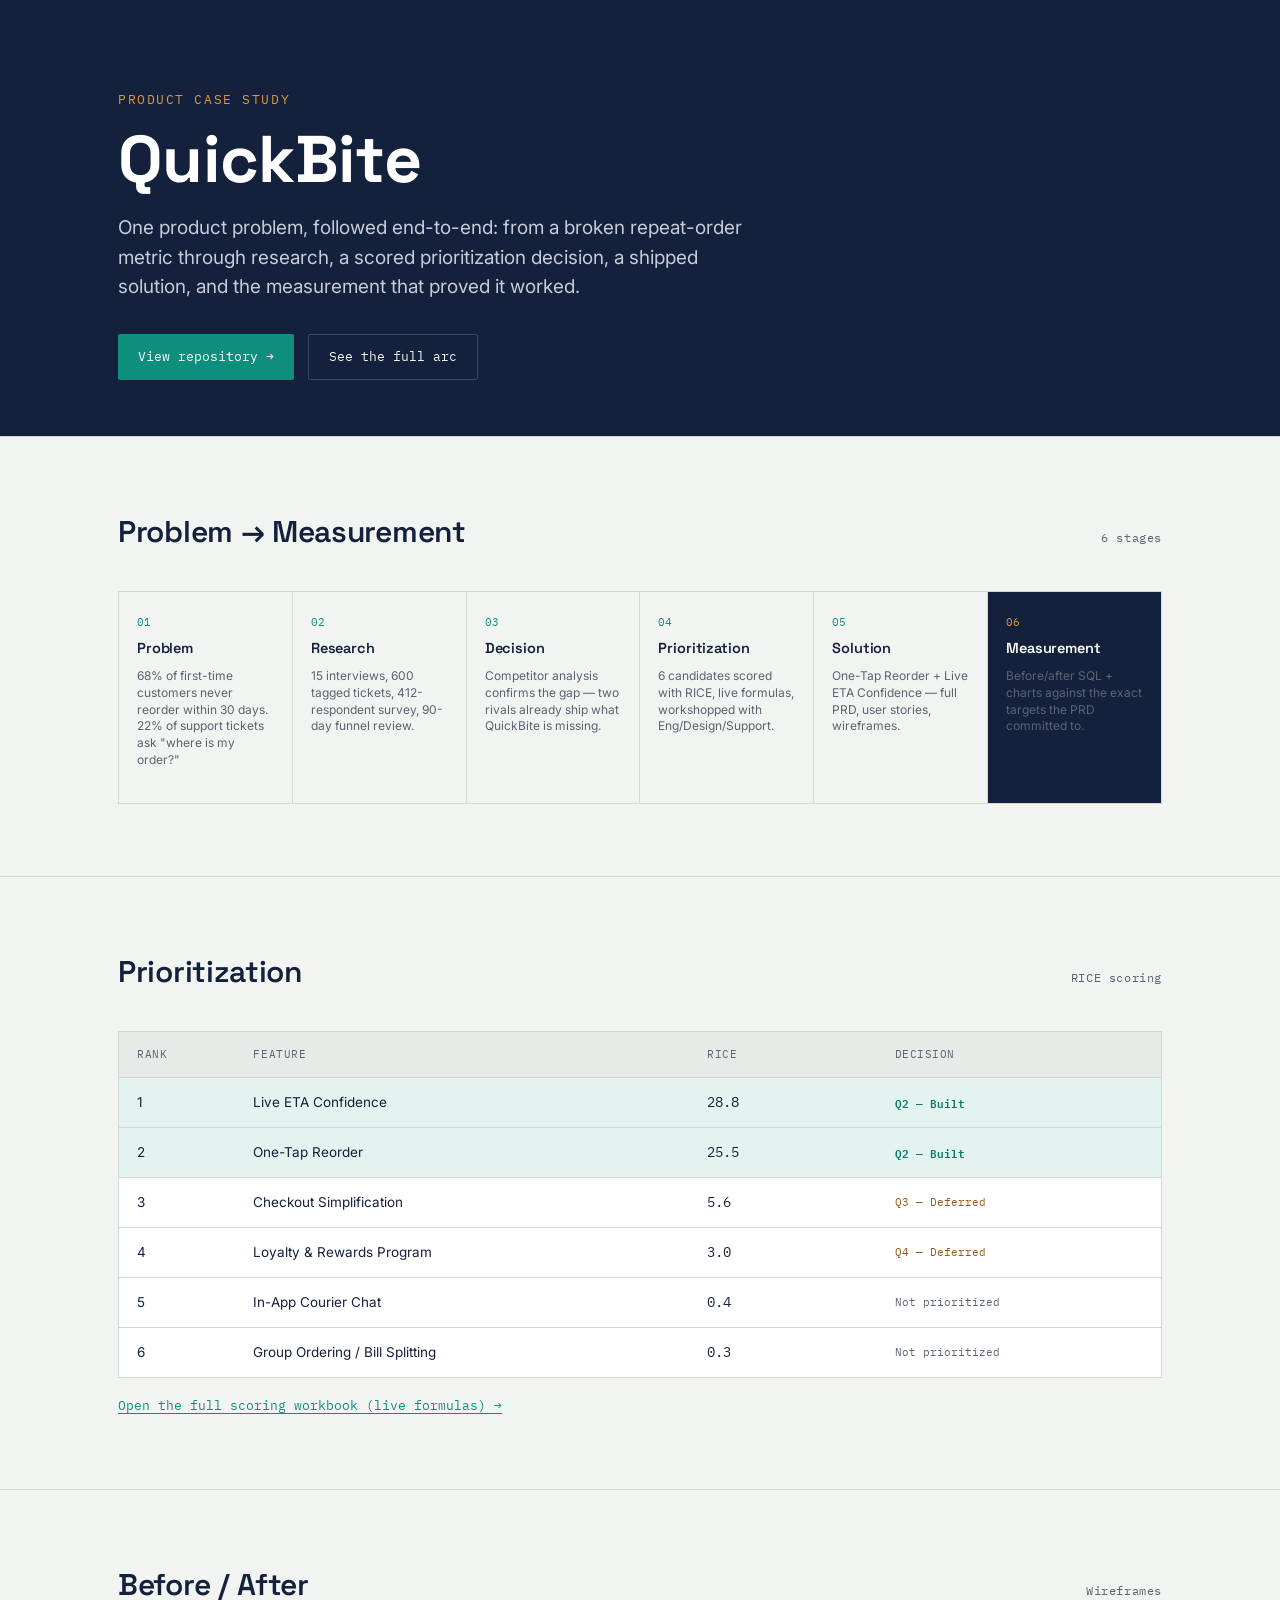
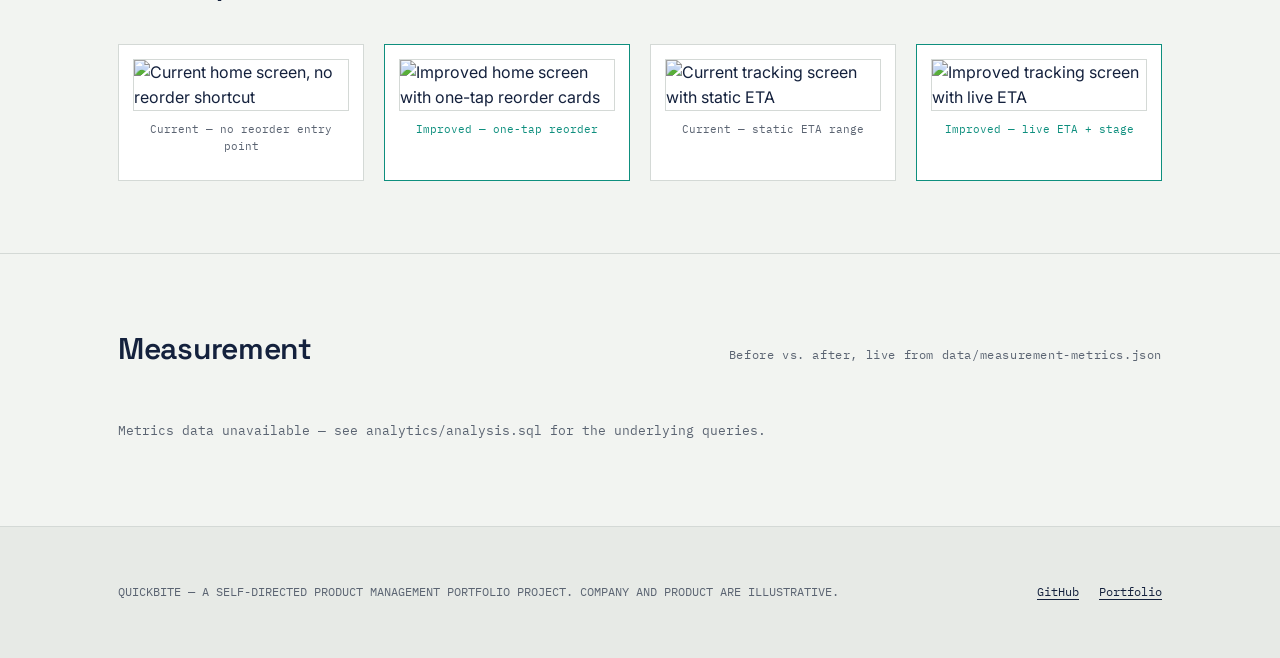
==== index.html @ 0023431c "Add files via upload" ====
<!DOCTYPE html>
<html lang="en">
<head>
<meta charset="UTF-8">
<meta name="viewport" content="width=device-width, initial-scale=1.0">
<title>QuickBite — Product Case Study</title>
<meta name="description" content="A product management case study: Problem, Research, Decision, Prioritization, Solution, Measurement — for a food delivery app's reorder and live ETA features.">
<link rel="preconnect" href="https://fonts.googleapis.com">
<link rel="preconnect" href="https://fonts.gstatic.com" crossorigin>
<link href="https://fonts.googleapis.com/css2?family=Space+Grotesk:wght@400;500;600;700&family=Inter:wght@400;500;600&family=IBM+Plex+Mono:wght@400;500;600&display=swap" rel="stylesheet">
<link rel="stylesheet" href="styles.css">
</head>
<body>

<header class="hero">
  <div class="wrap">
    <div class="eyebrow">Product Case Study</div>
    <h1>QuickBite</h1>
    <p class="sub">One product problem, followed end-to-end: from a broken repeat-order metric through research, a scored prioritization decision, a shipped solution, and the measurement that proved it worked.</p>
    <div class="hero-cta">
      <a class="btn btn-primary" href="https://github.com/YOUR-USERNAME/food-delivery-product-case-study" target="_blank" rel="noopener">View repository →</a>
      <a class="btn btn-ghost" href="#arc">See the full arc</a>
    </div>
  </div>
</header>

<section id="arc">
  <div class="wrap">
    <div class="section-head reveal"><h2>Problem → Measurement</h2><span class="section-tag">6 stages</span></div>
    <div class="arc-rail reveal">
      <div class="arc-step">
        <div class="arc-num">01</div>
        <h3>Problem</h3>
        <p>68% of first-time customers never reorder within 30 days. 22% of support tickets ask "where is my order?"</p>
      </div>
      <div class="arc-step">
        <div class="arc-num">02</div>
        <h3>Research</h3>
        <p>15 interviews, 600 tagged tickets, 412-respondent survey, 90-day funnel review.</p>
      </div>
      <div class="arc-step">
        <div class="arc-num">03</div>
        <h3>Decision</h3>
        <p>Competitor analysis confirms the gap — two rivals already ship what QuickBite is missing.</p>
      </div>
      <div class="arc-step">
        <div class="arc-num">04</div>
        <h3>Prioritization</h3>
        <p>6 candidates scored with RICE, live formulas, workshopped with Eng/Design/Support.</p>
      </div>
      <div class="arc-step">
        <div class="arc-num">05</div>
        <h3>Solution</h3>
        <p>One-Tap Reorder + Live ETA Confidence — full PRD, user stories, wireframes.</p>
      </div>
      <div class="arc-step arc-step-final">
        <div class="arc-num">06</div>
        <h3>Measurement</h3>
        <p>Before/after SQL + charts against the exact targets the PRD committed to.</p>
      </div>
    </div>
  </div>
</section>

<section id="prioritization">
  <div class="wrap">
    <div class="section-head reveal"><h2>Prioritization</h2><span class="section-tag">RICE scoring</span></div>
    <div class="rice-table reveal">
      <div class="rice-row rice-head">
        <span>Rank</span><span>Feature</span><span>RICE</span><span>Decision</span>
      </div>
      <div class="rice-row rice-winner">
        <span>1</span><span>Live ETA Confidence</span><span class="mono">28.8</span><span class="tag-built">Q2 — Built</span>
      </div>
      <div class="rice-row rice-winner">
        <span>2</span><span>One-Tap Reorder</span><span class="mono">25.5</span><span class="tag-built">Q2 — Built</span>
      </div>
      <div class="rice-row">
        <span>3</span><span>Checkout Simplification</span><span class="mono">5.6</span><span class="tag-deferred">Q3 — Deferred</span>
      </div>
      <div class="rice-row">
        <span>4</span><span>Loyalty &amp; Rewards Program</span><span class="mono">3.0</span><span class="tag-deferred">Q4 — Deferred</span>
      </div>
      <div class="rice-row">
        <span>5</span><span>In-App Courier Chat</span><span class="mono">0.4</span><span class="tag-none">Not prioritized</span>
      </div>
      <div class="rice-row">
        <span>6</span><span>Group Ordering / Bill Splitting</span><span class="mono">0.3</span><span class="tag-none">Not prioritized</span>
      </div>
    </div>
    <a class="inline-link reveal" href="https://github.com/YOUR-USERNAME/food-delivery-product-case-study/blob/main/feature-prioritization.xlsx" target="_blank">Open the full scoring workbook (live formulas) →</a>
  </div>
</section>

<section id="mockups">
  <div class="wrap">
    <div class="section-head reveal"><h2>Before / After</h2><span class="section-tag">Wireframes</span></div>
    <div class="mockup-grid reveal">
      <div class="mockup-card">
        <img src="mockups/screens/01-home-current.svg" alt="Current home screen, no reorder shortcut">
        <p class="mockup-label">Current — no reorder entry point</p>
      </div>
      <div class="mockup-card mockup-card-after">
        <img src="mockups/screens/02-home-improved.svg" alt="Improved home screen with one-tap reorder cards">
        <p class="mockup-label">Improved — one-tap reorder</p>
      </div>
      <div class="mockup-card">
        <img src="mockups/screens/03-tracking-current.svg" alt="Current tracking screen with static ETA">
        <p class="mockup-label">Current — static ETA range</p>
      </div>
      <div class="mockup-card mockup-card-after">
        <img src="mockups/screens/04-tracking-improved.svg" alt="Improved tracking screen with live ETA">
        <p class="mockup-label">Improved — live ETA + stage</p>
      </div>
    </div>
  </div>
</section>

<section id="measurement">
  <div class="wrap">
    <div class="section-head reveal"><h2>Measurement</h2><span class="section-tag">Before vs. after, live from data/measurement-metrics.json</span></div>
    <div id="metrics-container" class="metrics-grid reveal">
      <p class="mono loading-text">Loading measured results…</p>
    </div>
  </div>
</section>

<footer>
  <div class="wrap">
    <p>QUICKBITE — A SELF-DIRECTED PRODUCT MANAGEMENT PORTFOLIO PROJECT. COMPANY AND PRODUCT ARE ILLUSTRATIVE.</p>
    <div class="links">
      <a href="https://github.com/YOUR-USERNAME/food-delivery-product-case-study" target="_blank" rel="noopener">GitHub</a>
      <a href="https://YOUR-USERNAME.github.io/" target="_blank" rel="noopener">Portfolio</a>
    </div>
  </div>
</footer>

<script src="script.js"></script>
</body>
</html>
---- styles.css ----
:root{
  --ink:#14213D; --paper:#F2F4F1; --paper-dim:#E7EAE6;
  --teal:#0E8F7E; --amber:#E2963A; --slate:#5B6472; --line:#D4D9D6; --white:#FFFFFF;
}
*{box-sizing:border-box;}
html{scroll-behavior:smooth;}
body{margin:0;background:var(--paper);color:var(--ink);font-family:'Inter',sans-serif;line-height:1.55;-webkit-font-smoothing:antialiased;}
h1,h2,h3{font-family:'Space Grotesk',sans-serif;margin:0;letter-spacing:-0.01em;}
.mono{font-family:'IBM Plex Mono',monospace;}
a{color:inherit;}
.wrap{max-width:1100px;margin:0 auto;padding:0 28px;}

.hero{background:var(--ink);color:var(--paper);padding:90px 0 56px;}
.eyebrow{font-family:'IBM Plex Mono',monospace;font-size:13px;letter-spacing:0.12em;text-transform:uppercase;color:var(--amber);margin-bottom:16px;}
.hero h1{font-size:clamp(40px,6.2vw,66px);font-weight:700;line-height:1.02;color:var(--white);}
.hero .sub{margin-top:20px;font-size:clamp(16px,1.8vw,19px);max-width:640px;color:#C7CDD8;}
.hero-cta{margin-top:32px;display:flex;gap:14px;flex-wrap:wrap;}
.btn{font-family:'IBM Plex Mono',monospace;font-size:13px;padding:12px 20px;border-radius:2px;text-decoration:none;display:inline-flex;align-items:center;gap:8px;transition:transform .15s ease, background .15s ease;}
.btn-primary{background:var(--teal);color:var(--white);}
.btn-primary:hover{transform:translateY(-2px);background:#0B7A6C;}
.btn-ghost{border:1px solid #3A4560;color:var(--paper);}
.btn-ghost:hover{transform:translateY(-2px);border-color:var(--amber);}

section{padding:72px 0;border-top:1px solid var(--line);}
.section-head{display:flex;align-items:baseline;justify-content:space-between;margin-bottom:36px;flex-wrap:wrap;gap:10px;}
.section-head h2{font-size:clamp(24px,3vw,30px);font-weight:600;}
.section-tag{font-family:'IBM Plex Mono',monospace;font-size:12px;color:var(--slate);letter-spacing:0.05em;}

/* Arc rail */
.arc-rail{display:grid;grid-template-columns:repeat(6,1fr);gap:1px;background:var(--line);border:1px solid var(--line);}
.arc-step{background:var(--paper);padding:22px 18px;}
.arc-step-final{background:var(--ink);color:var(--paper);}
.arc-step-final h3{color:var(--white);}
.arc-step-final p{color:#C7CDD8;}
.arc-num{font-family:'IBM Plex Mono',monospace;font-size:11px;color:var(--teal);}
.arc-step-final .arc-num{color:var(--amber);}
.arc-step h3{font-size:14.5px;font-weight:600;margin-top:6px;}
.arc-step p{font-size:12px;color:var(--slate);margin-top:8px;line-height:1.4;}

/* RICE table */
.rice-table{background:var(--white);border:1px solid var(--line);}
.rice-row{display:grid;grid-template-columns:0.6fr 2.5fr 1fr 1.4fr;gap:10px;padding:14px 18px;align-items:center;border-bottom:1px solid var(--line);font-size:13.5px;}
.rice-row:last-child{border-bottom:none;}
.rice-head{font-family:'IBM Plex Mono',monospace;font-size:11px;text-transform:uppercase;letter-spacing:0.05em;color:var(--slate);background:var(--paper-dim);}
.rice-winner{background:#E3F3EF;}
.tag-built{font-family:'IBM Plex Mono',monospace;font-size:11px;color:#0B7A6C;font-weight:600;}
.tag-deferred{font-family:'IBM Plex Mono',monospace;font-size:11px;color:#95591A;}
.tag-none{font-family:'IBM Plex Mono',monospace;font-size:11px;color:var(--slate);}
.inline-link{display:inline-block;margin-top:18px;font-family:'IBM Plex Mono',monospace;font-size:12.5px;color:var(--teal);text-decoration:underline;text-underline-offset:3px;}

/* Mockups */
.mockup-grid{display:grid;grid-template-columns:repeat(4,1fr);gap:20px;}
.mockup-card{background:var(--white);border:1px solid var(--line);padding:14px;}
.mockup-card img{width:100%;display:block;border:1px solid var(--line);}
.mockup-card-after{border-color:var(--teal);}
.mockup-label{font-family:'IBM Plex Mono',monospace;font-size:11px;color:var(--slate);margin-top:10px;text-align:center;}
.mockup-card-after .mockup-label{color:var(--teal);}

/* Measurement */
.metrics-grid{display:grid;grid-template-columns:repeat(3,1fr);gap:20px;}
.loading-text{color:var(--slate);font-size:13px;grid-column:1/-1;}
.metric-card{background:var(--white);border:1px solid var(--line);padding:24px;}
.metric-label{font-size:13px;color:var(--slate);margin-bottom:14px;min-height:34px;}
.metric-bars{display:flex;align-items:flex-end;gap:14px;height:110px;margin-bottom:10px;}
.metric-bar-col{flex:1;display:flex;flex-direction:column;align-items:center;justify-content:flex-end;height:100%;}
.metric-bar{width:100%;border-radius:2px 2px 0 0;position:relative;}
.metric-bar-before{background:var(--slate);}
.metric-bar-after{background:var(--teal);}
.metric-val{font-family:'IBM Plex Mono',monospace;font-size:12px;font-weight:600;margin-bottom:6px;color:var(--ink);}
.metric-bar-tick{font-family:'IBM Plex Mono',monospace;font-size:10px;color:var(--slate);margin-top:8px;}
.metric-target{font-family:'IBM Plex Mono',monospace;font-size:11px;color:var(--amber);margin-top:8px;}

footer{background:var(--paper-dim);border-top:1px solid var(--line);padding:44px 0;}
footer .wrap{display:flex;justify-content:space-between;align-items:center;flex-wrap:wrap;gap:16px;}
footer p{font-family:'IBM Plex Mono',monospace;font-size:12px;color:var(--slate);}
footer .links{display:flex;gap:20px;}
footer .links a{font-family:'IBM Plex Mono',monospace;font-size:12px;text-decoration:underline;text-underline-offset:3px;}

.reveal{opacity:0;transform:translateY(14px);transition:opacity .5s ease, transform .5s ease;}
.reveal.in{opacity:1;transform:translateY(0);}
@media (prefers-reduced-motion:reduce){.reveal{opacity:1;transform:none;transition:none;}html{scroll-behavior:auto;}}

@media (max-width:900px){
  .arc-rail{grid-template-columns:repeat(3,1fr);}
  .mockup-grid{grid-template-columns:repeat(2,1fr);}
  .metrics-grid{grid-template-columns:1fr;}
  .rice-row{grid-template-columns:0.5fr 2fr 0.8fr 1.2fr;font-size:12px;}
}
@media (max-width:560px){
  .arc-rail{grid-template-columns:1fr 1fr;}
  .mockup-grid{grid-template-columns:1fr;}
}
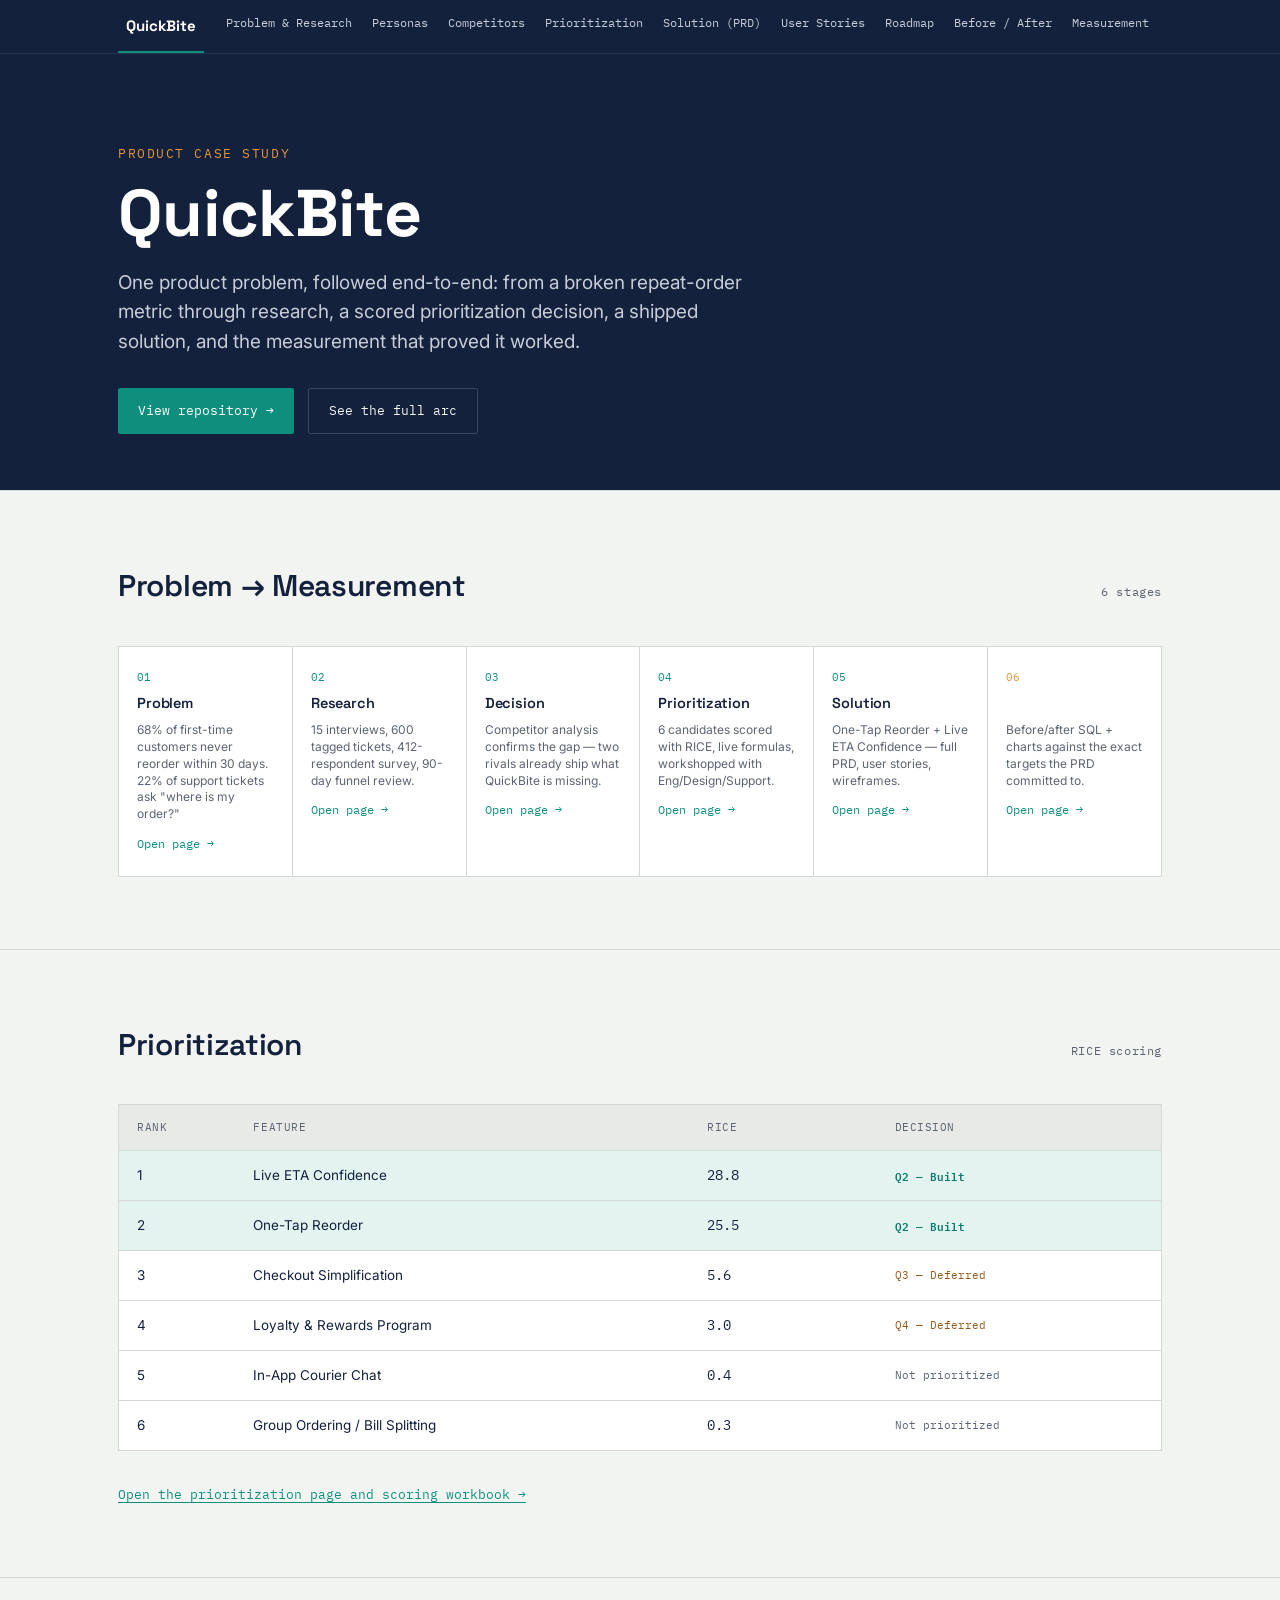
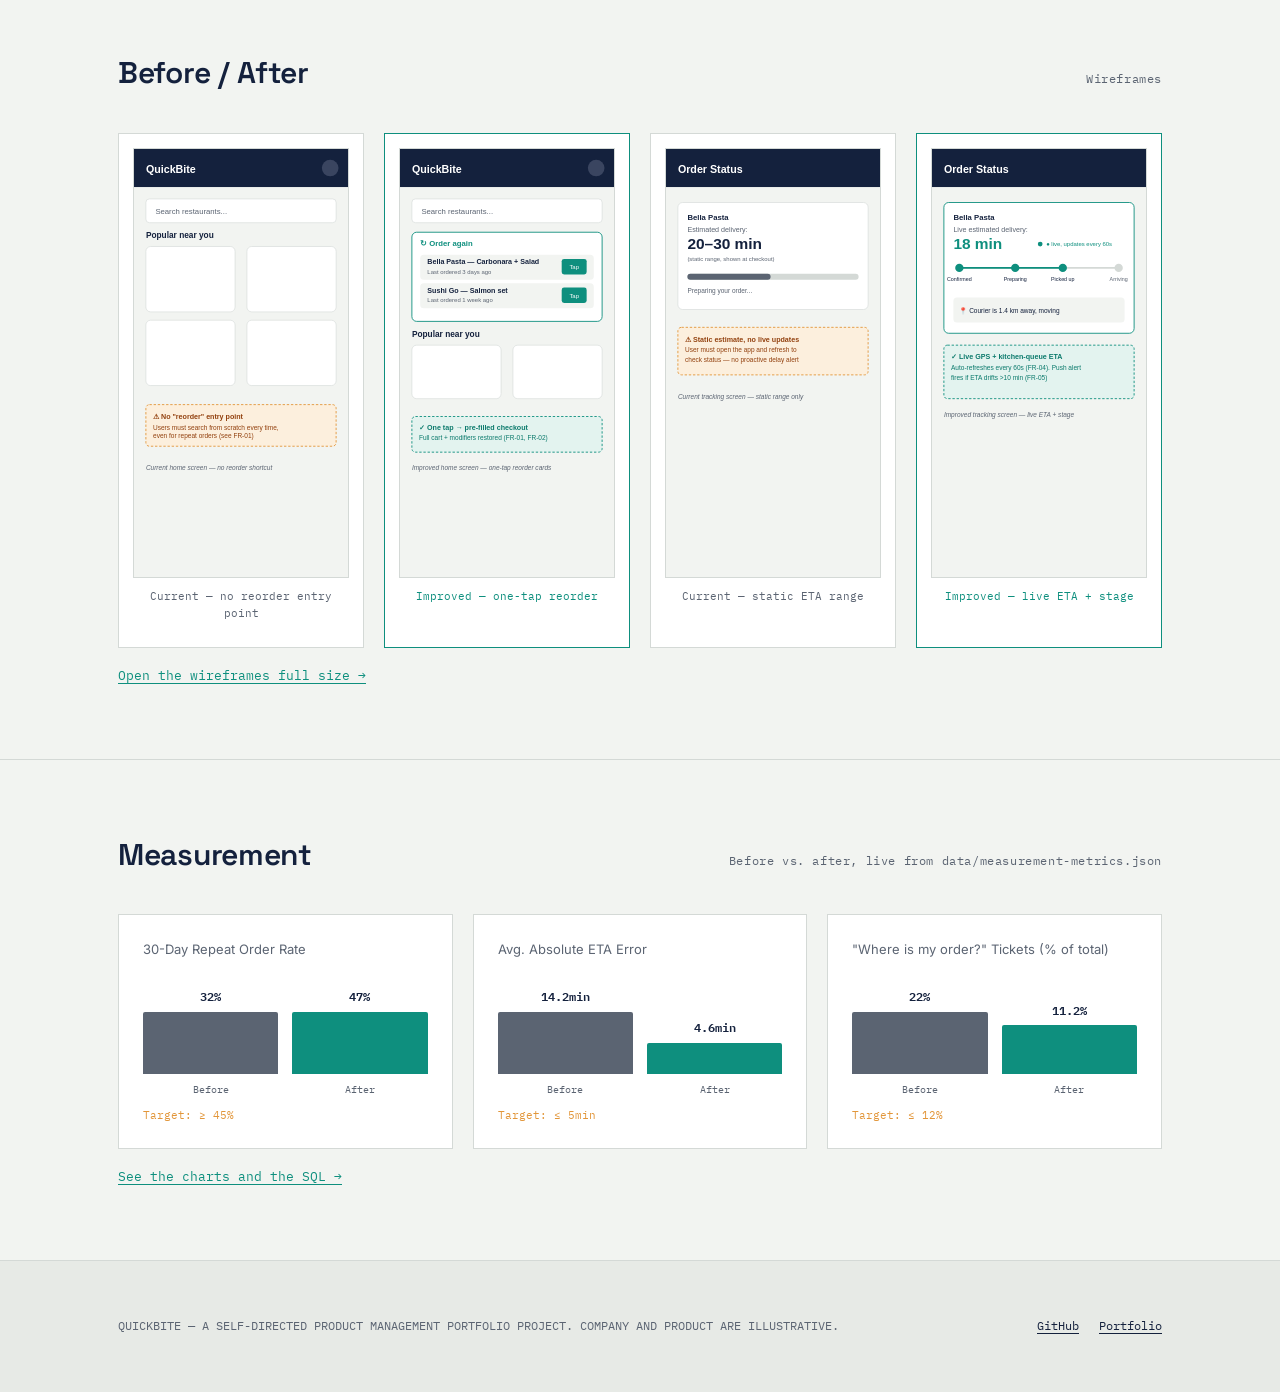
==== commit 4fbb57aa: "Add files via upload" ====
--- a/index.html
+++ b/index.html
@@ -11,6 +11,7 @@
 <link rel="stylesheet" href="styles.css">
 </head>
 <body>
+<nav class="topnav" aria-label="Case study pages"><div class="wrap nav-in"><a href="index.html" class="brand" aria-current="page">QuickBite</a><a href="problem.html">Problem &amp; Research</a><a href="personas.html">Personas</a><a href="competitors.html">Competitors</a><a href="prioritization.html">Prioritization</a><a href="prd.html">Solution (PRD)</a><a href="stories.html">User Stories</a><a href="roadmap.html">Roadmap</a><a href="before-after.html">Before / After</a><a href="measurement.html">Measurement</a></div></nav>
 
 <header class="hero">
   <div class="wrap">
@@ -18,7 +19,7 @@
     <h1>QuickBite</h1>
     <p class="sub">One product problem, followed end-to-end: from a broken repeat-order metric through research, a scored prioritization decision, a shipped solution, and the measurement that proved it worked.</p>
     <div class="hero-cta">
-      <a class="btn btn-primary" href="https://github.com/YOUR-USERNAME/food-delivery-product-case-study" target="_blank" rel="noopener">View repository →</a>
+      <a class="btn btn-primary" href="https://github.com/Mrunali121/food-delivery-product-case-study" target="_blank" rel="noopener">View repository →</a>
       <a class="btn btn-ghost" href="#arc">See the full arc</a>
     </div>
   </div>
@@ -28,37 +29,49 @@
   <div class="wrap">
     <div class="section-head reveal"><h2>Problem → Measurement</h2><span class="section-tag">6 stages</span></div>
     <div class="arc-rail reveal">
-      <div class="arc-step">
+      <a href="problem.html" class="arc-step">
         <div class="arc-num">01</div>
         <h3>Problem</h3>
         <p>68% of first-time customers never reorder within 30 days. 22% of support tickets ask "where is my order?"</p>
-      </div>
-      <div class="arc-step">
+      
+        <span class="arc-go">Open page &rarr;</span>
+      </a>
+      <a href="personas.html" class="arc-step">
         <div class="arc-num">02</div>
         <h3>Research</h3>
         <p>15 interviews, 600 tagged tickets, 412-respondent survey, 90-day funnel review.</p>
-      </div>
-      <div class="arc-step">
+      
+        <span class="arc-go">Open page &rarr;</span>
+      </a>
+      <a href="competitors.html" class="arc-step">
         <div class="arc-num">03</div>
         <h3>Decision</h3>
         <p>Competitor analysis confirms the gap — two rivals already ship what QuickBite is missing.</p>
-      </div>
-      <div class="arc-step">
+      
+        <span class="arc-go">Open page &rarr;</span>
+      </a>
+      <a href="prioritization.html" class="arc-step">
         <div class="arc-num">04</div>
         <h3>Prioritization</h3>
         <p>6 candidates scored with RICE, live formulas, workshopped with Eng/Design/Support.</p>
-      </div>
-      <div class="arc-step">
+      
+        <span class="arc-go">Open page &rarr;</span>
+      </a>
+      <a href="prd.html" class="arc-step">
         <div class="arc-num">05</div>
         <h3>Solution</h3>
         <p>One-Tap Reorder + Live ETA Confidence — full PRD, user stories, wireframes.</p>
-      </div>
-      <div class="arc-step arc-step-final">
+      
+        <span class="arc-go">Open page &rarr;</span>
+      </a>
+      <a href="measurement.html" class="arc-step arc-step-final">
         <div class="arc-num">06</div>
         <h3>Measurement</h3>
         <p>Before/after SQL + charts against the exact targets the PRD committed to.</p>
+      
+        <span class="arc-go">Open page &rarr;</span>
+      </a>
       </div>
-    </div>
   </div>
 </section>
 
@@ -88,7 +101,7 @@
         <span>6</span><span>Group Ordering / Bill Splitting</span><span class="mono">0.3</span><span class="tag-none">Not prioritized</span>
       </div>
     </div>
-    <a class="inline-link reveal" href="https://github.com/YOUR-USERNAME/food-delivery-product-case-study/blob/main/feature-prioritization.xlsx" target="_blank">Open the full scoring workbook (live formulas) →</a>
+    <a class="inline-link reveal" href="prioritization.html">Open the prioritization page and scoring workbook →</a>
   </div>
 </section>
 
@@ -97,22 +110,23 @@
     <div class="section-head reveal"><h2>Before / After</h2><span class="section-tag">Wireframes</span></div>
     <div class="mockup-grid reveal">
       <div class="mockup-card">
-        <img src="mockups/screens/01-home-current.svg" alt="Current home screen, no reorder shortcut">
+        <img src="mockup-1-home-current.svg" alt="Current home screen, no reorder shortcut">
         <p class="mockup-label">Current — no reorder entry point</p>
       </div>
       <div class="mockup-card mockup-card-after">
-        <img src="mockups/screens/02-home-improved.svg" alt="Improved home screen with one-tap reorder cards">
+        <img src="mockup-2-home-improved.svg" alt="Improved home screen with one-tap reorder cards">
         <p class="mockup-label">Improved — one-tap reorder</p>
       </div>
       <div class="mockup-card">
-        <img src="mockups/screens/03-tracking-current.svg" alt="Current tracking screen with static ETA">
+        <img src="mockup-3-tracking-current.svg" alt="Current tracking screen with static ETA">
         <p class="mockup-label">Current — static ETA range</p>
       </div>
       <div class="mockup-card mockup-card-after">
-        <img src="mockups/screens/04-tracking-improved.svg" alt="Improved tracking screen with live ETA">
+        <img src="mockup-4-tracking-improved.svg" alt="Improved tracking screen with live ETA">
         <p class="mockup-label">Improved — live ETA + stage</p>
       </div>
     </div>
+    <a class="inline-link reveal" href="before-after.html">Open the wireframes full size →</a>
   </div>
 </section>
 
@@ -122,6 +136,7 @@
     <div id="metrics-container" class="metrics-grid reveal">
       <p class="mono loading-text">Loading measured results…</p>
     </div>
+    <a class="inline-link reveal" href="measurement.html">See the charts and the SQL →</a>
   </div>
 </section>
 
@@ -129,8 +144,8 @@
   <div class="wrap">
     <p>QUICKBITE — A SELF-DIRECTED PRODUCT MANAGEMENT PORTFOLIO PROJECT. COMPANY AND PRODUCT ARE ILLUSTRATIVE.</p>
     <div class="links">
-      <a href="https://github.com/YOUR-USERNAME/food-delivery-product-case-study" target="_blank" rel="noopener">GitHub</a>
-      <a href="https://YOUR-USERNAME.github.io/" target="_blank" rel="noopener">Portfolio</a>
+      <a href="https://github.com/Mrunali121/food-delivery-product-case-study" target="_blank" rel="noopener">GitHub</a>
+      <a href="https://mrunali121.github.io/" target="_blank" rel="noopener">Portfolio</a>
     </div>
   </div>
 </footer>
--- a/styles.css
+++ b/styles.css
@@ -90,3 +90,42 @@
   .arc-rail{grid-template-columns:1fr 1fr;}
   .mockup-grid{grid-template-columns:1fr;}
 }
+
+/* ---- multi-page navigation and document pages ---- */
+.topnav{position:sticky;top:0;z-index:20;background:var(--ink);border-bottom:1px solid #26324f;}
+.nav-in{display:flex;gap:4px;overflow-x:auto;padding-top:0;padding-bottom:0;white-space:nowrap;}
+.topnav a{font-family:"IBM Plex Mono",monospace;font-size:12px;color:#C7CDD8;text-decoration:none;padding:14px 8px;border-bottom:2px solid transparent;}
+.topnav a:hover{color:#fff;border-bottom-color:var(--amber);}
+.topnav a[aria-current=page]{color:#fff;border-bottom-color:var(--teal);}
+.topnav .brand{font-family:'Space Grotesk',sans-serif;font-weight:700;font-size:15px;color:#fff;margin-right:10px;}
+.pagehead{background:var(--ink);color:var(--paper);padding:48px 0 40px;}
+.pagehead h1{font-size:clamp(30px,4.6vw,46px);color:#fff;line-height:1.1;}
+.pagehead .sub{margin-top:14px;color:#C7CDD8;max-width:680px;}
+.doc{padding-top:40px;padding-bottom:60px;max-width:860px;}
+.doc h2{font-size:26px;margin:36px 0 12px;}.doc h3{font-size:19px;margin:26px 0 8px;}
+.doc p,.doc li{font-size:16.5px;}.doc ul,.doc ol{padding-left:1.3em;}
+.doc blockquote{margin:18px 0;padding:6px 18px;border-left:4px solid var(--teal);background:var(--white);color:var(--slate);}
+.doc table{width:100%;border-collapse:collapse;margin:18px 0;background:var(--white);font-size:15px;display:block;overflow-x:auto;}
+.doc th,.doc td{border:1px solid var(--line);padding:9px 12px;text-align:left;vertical-align:top;}
+.doc th{background:var(--paper-dim);font-family:'IBM Plex Mono',monospace;font-size:12.5px;}
+.doc code{font-family:'IBM Plex Mono',monospace;font-size:.88em;background:var(--paper-dim);padding:1px 5px;}
+.doc a{color:#0B7A6C;}
+.callout{background:var(--white);border:1px solid var(--teal);padding:14px 18px;margin:20px 0;}
+.pager{display:flex;justify-content:space-between;gap:12px;margin-top:48px;padding-top:20px;border-top:1px solid var(--line);flex-wrap:wrap;}
+.pg{font-family:'IBM Plex Mono',monospace;font-size:13px;text-decoration:none;border:1px solid var(--line);background:var(--white);padding:10px 16px;}
+.pg:hover{border-color:var(--teal);color:var(--teal);}
+.btn-ghost.dark{border-color:var(--ink);color:var(--ink);}
+.rice-table{margin:16px 0;}
+.ba-grid{display:grid;grid-template-columns:repeat(2,1fr);gap:24px;margin-top:18px;}
+.ba-card{margin:0;background:var(--white);border:1px solid var(--line);padding:14px;}
+.ba-card.after{border-color:var(--teal);}
+.ba-card img{width:100%;max-width:340px;display:block;margin:0 auto;border:1px solid var(--line);cursor:zoom-in;}
+.ba-card figcaption{margin-top:12px;font-size:14.5px;color:var(--slate);}
+.chart-grid{display:grid;grid-template-columns:repeat(auto-fit,minmax(280px,1fr));gap:20px;margin:14px 0;}
+.chart-grid figure{margin:0;background:var(--white);border:1px solid var(--line);padding:12px;}
+.chart-grid img{width:100%;display:block;}.chart-grid figcaption{font-size:13.5px;color:var(--slate);margin-top:8px;}
+.code{background:#101A30;color:#DDE3EE;padding:18px;overflow:auto;max-height:480px;font-size:13px;line-height:1.5;}
+.code code{background:none;padding:0;color:inherit;}
+.arc-step{text-decoration:none;color:inherit;display:block;background:var(--white);}
+.arc-step:hover{background:#EAF5F3;}.arc-go{display:block;margin-top:12px;font-family:'IBM Plex Mono',monospace;font-size:12px;color:var(--teal);}
+@media(max-width:700px){.ba-grid{grid-template-columns:1fr;}}
